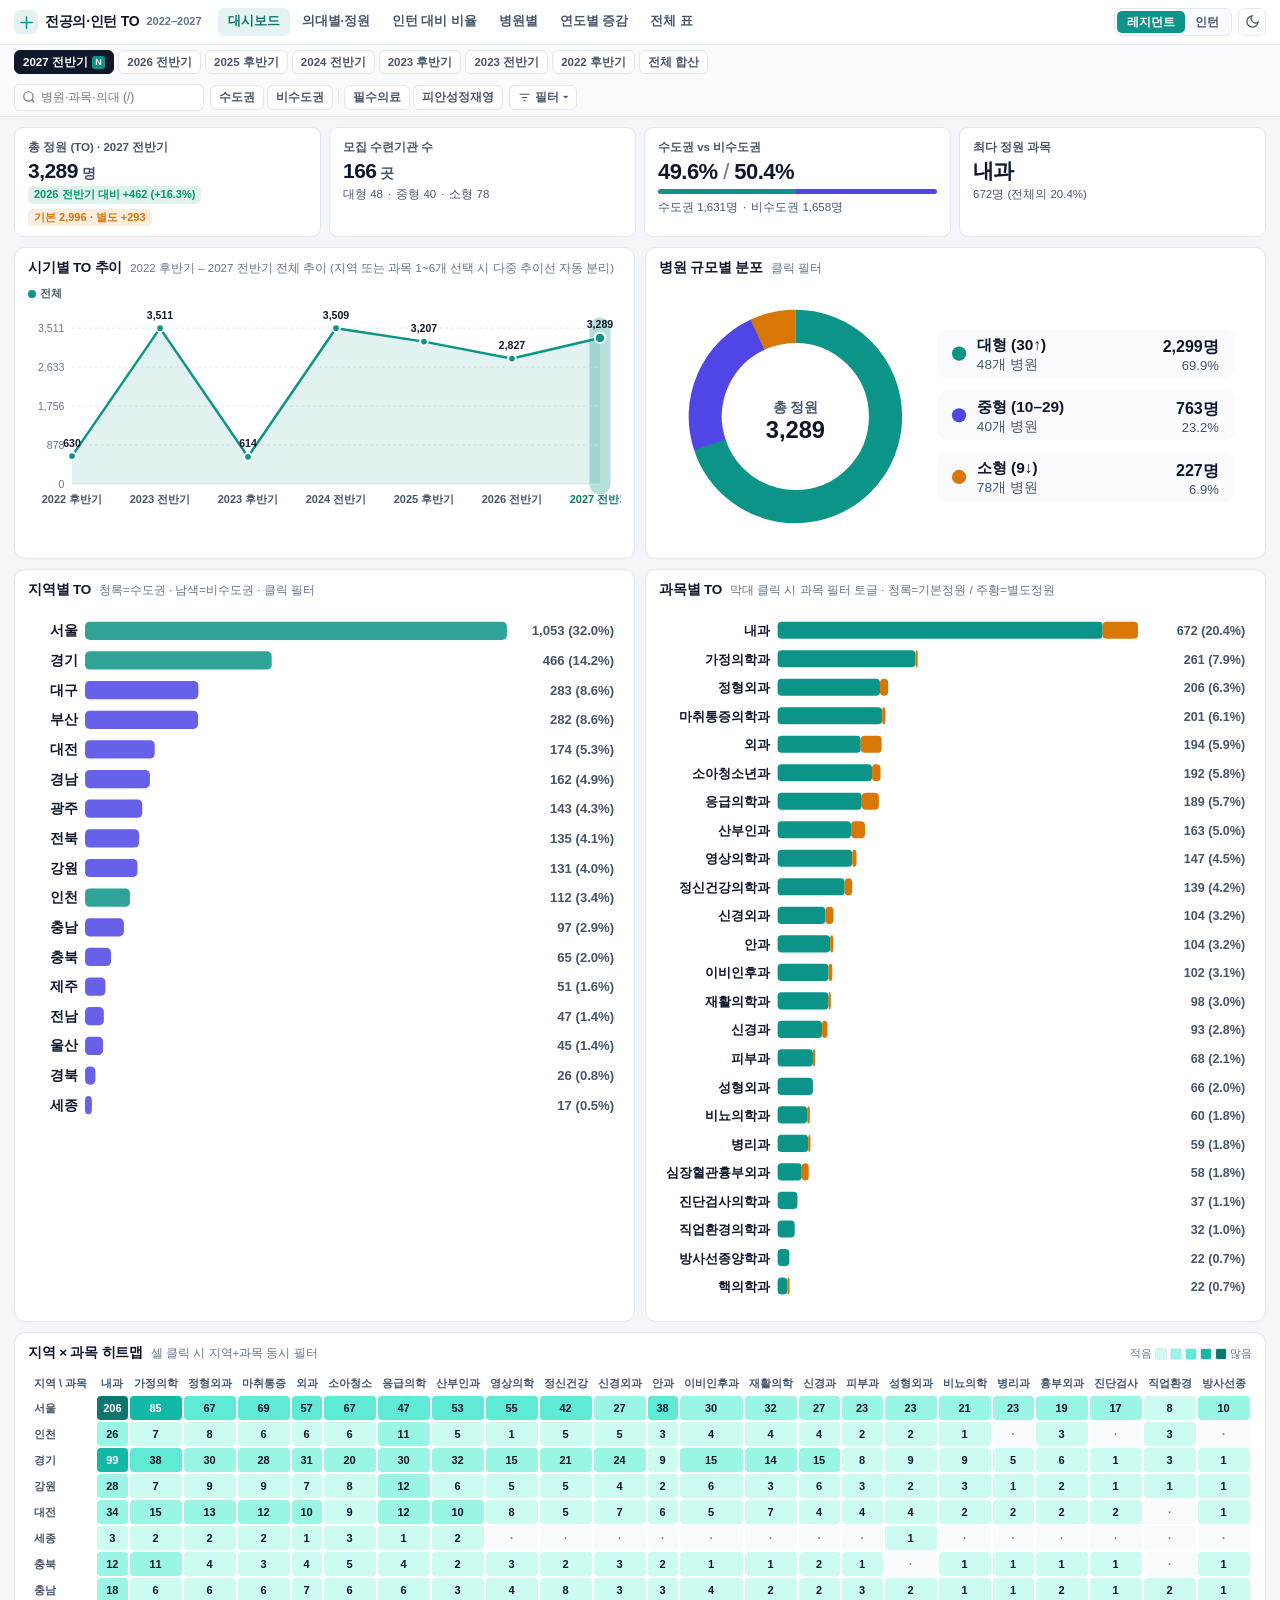
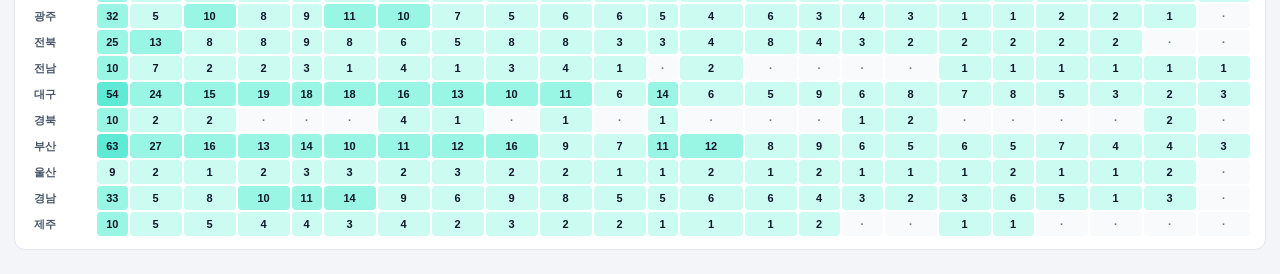
==== index.html @ d4f246f1 "Initial commit: 전공의·인턴 TO 대시보드 (2022–2027)" ====
<!doctype html>
<html lang="ko">
<head>
  <meta charset="utf-8">
  <meta name="viewport" content="width=device-width, initial-scale=1">
  <meta name="color-scheme" content="light dark">
  <script>
    try {
      document.querySelector('meta[name="color-scheme"]').content =
        localStorage.getItem("color-scheme") ?? "light dark";
    } catch (e) {}
  </script>
  <title>전공의·인턴 TO 탐색기 (2022–2027)</title>
  <link rel="stylesheet" href="./styles.css">
</head>
<body>
  <div class="app-shell">
    <!-- Compact Unified Sticky Header -->
    <header class="topbar">
      <div class="topbar-row topbar-row--main">
        <div class="topbar-left">
          <div class="brand">
            <span class="brand-mark" aria-hidden="true">
              <svg viewBox="0 0 24 24" width="15" height="15" fill="none" stroke="currentColor" stroke-width="2.4" stroke-linecap="round" stroke-linejoin="round">
                <path d="M12 3v18M3 12h18"/>
              </svg>
            </span>
            <h1 class="brand-title">전공의·인턴 TO</h1>
            <span class="brand-range" id="dataRangeLabel">2022–2027</span>
          </div>

          <nav class="nav-tabs" role="tablist" aria-label="분석 화면">
            <button type="button" class="nav-tab is-active" role="tab" aria-selected="true" data-tab="overview">대시보드</button>
            <button type="button" class="nav-tab" role="tab" aria-selected="false" data-tab="schools">의대별·정원</button>
            <button type="button" class="nav-tab" role="tab" aria-selected="false" data-tab="ratio">인턴 대비 비율</button>
            <button type="button" class="nav-tab" role="tab" aria-selected="false" data-tab="hospitals">병원별</button>
            <button type="button" class="nav-tab" role="tab" aria-selected="false" data-tab="diff">연도별 증감</button>
            <button type="button" class="nav-tab" role="tab" aria-selected="false" data-tab="table">전체 표</button>
          </nav>
        </div>

        <div class="topbar-actions">
          <div class="segmented" role="group" aria-label="직역 구분">
            <button type="button" class="seg-btn is-active" data-type-switch="resident" aria-pressed="true">레지던트</button>
            <button type="button" class="seg-btn" data-type-switch="intern" aria-pressed="false">인턴</button>
          </div>

          <!-- Two-state Theme Toggle (modern-web-guidance: dark-mode-toggle) -->
          <button type="button" id="themeToggle" class="icon-btn theme-toggle" title="테마 전환">
            <span class="theme-opt theme-opt--to-dark">
              <svg viewBox="0 0 24 24" width="15" height="15" fill="none" stroke="currentColor" stroke-width="2" aria-hidden="true">
                <path d="M21 12.79A9 9 0 1 1 11.21 3 7 7 0 0 0 21 12.79z"/>
              </svg>
              <span class="sr-only">다크 모드로 전환</span>
            </span>
            <span class="theme-opt theme-opt--to-light">
              <svg viewBox="0 0 24 24" width="15" height="15" fill="none" stroke="currentColor" stroke-width="2" aria-hidden="true">
                <circle cx="12" cy="12" r="5"/>
                <path d="M12 1v2M12 21v2M4.22 4.22l1.42 1.42M18.36 18.36l1.42 1.42M1 12h2M21 12h2M4.22 19.78l1.42-1.42M18.36 5.64l1.42-1.42"/>
              </svg>
              <span class="sr-only">라이트 모드로 전환</span>
            </span>
          </button>
        </div>
      </div>

      <!-- Integrated Compact Control Strip: Term + Search + Presets + Filter Drawer -->
      <div class="topbar-row topbar-row--controls">
        <div class="term-pills" id="termPills" role="group" aria-label="모집 시기 선택"></div>

        <div class="controls-right">
          <div class="search-box">
            <svg class="search-icon" viewBox="0 0 24 24" width="14" height="14" fill="none" stroke="currentColor" stroke-width="2" aria-hidden="true">
              <circle cx="11" cy="11" r="8"/><path d="m21 21-4.3-4.3"/>
            </svg>
            <input type="search" id="searchInput" placeholder="병원·과목·의대 (/)" autocomplete="off" aria-label="병원명, 과목, 의대명 검색">
            <button type="button" id="searchClear" class="search-clear" hidden aria-label="검색어 지우기">×</button>
          </div>

          <div class="quick-presets" aria-label="빠른 필터">
            <button type="button" class="pill" data-region-preset="metro">수도권</button>
            <button type="button" class="pill" data-region-preset="nonmetro">비수도권</button>
            <span class="preset-sep" aria-hidden="true"></span>
            <button type="button" class="pill" data-dept-preset="essential">필수의료</button>
            <button type="button" class="pill" data-dept-preset="popular">피안성정재영</button>
          </div>

          <button type="button" id="toggleFilterDrawer" class="pill filter-drawer-btn" aria-expanded="false" aria-controls="filterDrawer">
            <svg viewBox="0 0 24 24" width="13" height="13" fill="none" stroke="currentColor" stroke-width="2.2" aria-hidden="true">
              <path d="M3 6h18M7 12h10M10 18h4"/>
            </svg>
            <span>필터</span>
            <span class="filter-badge" id="filterCountBadge" hidden>0</span>
            <span class="drawer-caret" aria-hidden="true">▾</span>
          </button>
          <button type="button" id="resetFiltersBtn" class="btn-ghost" hidden>초기화</button>
        </div>
      </div>

      <!-- Collapsible Filter Drawer (drops cleanly under header) -->
      <div class="filter-drawer" id="filterDrawer" hidden>
        <div class="filter-drawer-inner">
          <div class="drawer-row drawer-row--meta">
            <div class="filter-group">
              <span class="filter-label">규모</span>
              <div class="pill-group" id="sizePills" role="group" aria-label="병원 규모 필터">
                <button type="button" class="pill is-active" data-size="all">전체</button>
                <button type="button" class="pill" data-size="large">대형 30↑</button>
                <button type="button" class="pill" data-size="medium">중형 10–29</button>
                <button type="button" class="pill" data-size="small">소형 9↓</button>
              </div>
            </div>
            <div class="filter-toggles">
              <label class="toggle-chip"><input type="checkbox" id="hideZeroToggle" checked><span>TO 0 제외</span></label>
              <label class="toggle-chip" id="extraOnlyWrap"><input type="checkbox" id="extraOnlyToggle"><span>별도정원만</span></label>
              <label class="toggle-chip" id="newOnlyWrap"><input type="checkbox" id="newOnlyToggle"><span>2027 신규만</span></label>
            </div>
          </div>

          <div class="drawer-row">
            <div class="chip-row-head">
              <span class="filter-label">지역</span>
              <button type="button" class="preset-btn" data-region-preset="clear">해제</button>
            </div>
            <div class="chip-scroll" id="regionChips" role="group" aria-label="지역 필터"></div>
          </div>

          <div class="drawer-row" id="deptFilterRow">
            <div class="chip-row-head">
              <span class="filter-label">과목</span>
              <button type="button" class="preset-btn" data-dept-preset="clear">해제</button>
            </div>
            <div class="chip-scroll" id="deptChips" role="group" aria-label="과목 필터"></div>
          </div>
        </div>
      </div>

      <!-- Active Filter Tags (only visible when filters are active) -->
      <div class="active-bar" id="activeBar" hidden>
        <div class="active-bar-inner">
          <span class="active-bar-label">필터:</span>
          <div class="active-tags" id="activeTags"></div>
        </div>
      </div>
    </header>

    <!-- Main Dense Workspace -->
    <main class="main-wrap">
      <!-- KPI Strip (Overview / Hospitals / Table) -->
      <section class="kpi-grid" id="kpiGrid" aria-label="핵심 지표"></section>

      <!-- TAB 1: Overview Dashboard -->
      <section class="tab-panel is-active" id="panel-overview" role="tabpanel">
        <div class="chart-grid chart-grid--overview">
          <article class="card card--trend">
            <header class="card-head">
              <div class="card-head-inline">
                <h2 class="card-title">시기별 TO 추이</h2>
                <span class="card-sub" id="trendSub">지역·과목 1~6개 선택 시 다중 추이선</span>
              </div>
              <div class="card-legend" id="trendLegend"></div>
            </header>
            <div class="chart-box" id="chartTrend"></div>
          </article>

          <article class="card card--scale">
            <header class="card-head">
              <div class="card-head-inline">
                <h2 class="card-title">병원 규모별 분포</h2>
                <span class="card-sub">클릭 필터</span>
              </div>
            </header>
            <div class="chart-box" id="chartScale"></div>
          </article>

          <article class="card">
            <header class="card-head">
              <div class="card-head-inline">
                <h2 class="card-title">지역별 TO</h2>
                <span class="card-sub">청록=수도권 · 남색=비수도권 · 클릭 필터</span>
              </div>
            </header>
            <div class="chart-box" id="chartRegion"></div>
          </article>

          <article class="card" id="cardDeptChart">
            <header class="card-head">
              <div class="card-head-inline">
                <h2 class="card-title" id="deptChartTitle">과목별 TO</h2>
                <span class="card-sub" id="deptChartSub">클릭 시 과목 필터</span>
              </div>
            </header>
            <div class="chart-box" id="chartDept"></div>
          </article>

          <article class="card card--full" id="cardHeatmap">
            <header class="card-head">
              <div class="card-head-inline">
                <h2 class="card-title">지역 × 과목 히트맵</h2>
                <span class="card-sub">셀 클릭 시 지역+과목 동시 필터</span>
              </div>
              <div class="heatmap-scale" aria-hidden="true">
                <span>적음</span>
                <span class="hm-swatch hm-1"></span>
                <span class="hm-swatch hm-2"></span>
                <span class="hm-swatch hm-3"></span>
                <span class="hm-swatch hm-4"></span>
                <span class="hm-swatch hm-5"></span>
                <span>많음</span>
              </div>
            </header>
            <div class="heatmap-scroll" id="chartHeatmap"></div>
          </article>
        </div>
      </section>

      <!-- TAB 2: Medical Schools vs University Quota -->
      <section class="tab-panel" id="panel-schools" role="tabpanel" hidden>
        <div class="inline-toolbar">
          <div class="inline-toolbar-left">
            <span class="badge badge--large" id="schoolScopeBadge">2027 전반기 · 전체 레지던트</span>
            <div class="pill-group" id="schoolKindPills" role="group" aria-label="설립 유형">
              <button type="button" class="pill is-active" data-school-kind="all">전체 40개교</button>
              <button type="button" class="pill" data-school-kind="국립">국립 10</button>
              <button type="button" class="pill" data-school-kind="사립">사립 30</button>
            </div>
            <label class="select-wrap">
              <span>비교 기준</span>
              <select id="schoolFromTerm"></select>
            </label>
          </div>
          <div class="inline-toolbar-right">
            <span class="toolbar-hint">기존 의대 정원 3,058명 기준 · 상단 과목 필터 연동</span>
            <button type="button" id="exportSchoolCsvBtn" class="btn-primary btn-sm">CSV</button>
          </div>
        </div>

        <div class="kpi-grid kpi-grid--compact" id="schoolKpiGrid"></div>

        <div class="chart-grid chart-grid--2">
          <article class="card">
            <header class="card-head">
              <div class="card-head-inline">
                <h2 class="card-title" id="schoolBarTitle">의대 정원 대비 TO 비율 (%)</h2>
                <span class="card-sub">청록=사립 · 남색=국립 · 클릭 시 상세</span>
              </div>
            </header>
            <div class="chart-box" id="chartSchoolBar"></div>
          </article>

          <article class="card">
            <header class="card-head">
              <div class="card-head-inline">
                <h2 class="card-title" id="schoolScatterTitle">의대 정원 × 부속병원 TO</h2>
                <span class="card-sub">등비율선 위쪽일수록 자교 TO 여유</span>
              </div>
            </header>
            <div class="chart-box" id="chartSchoolScatter"></div>
          </article>

          <article class="card card--full table-card">
            <header class="card-head table-head-bar">
              <div class="card-head-inline">
                <h2 class="card-title" id="schoolTableTitle">40개 의과대학 정원 vs 부속·협력병원 TO</h2>
                <span class="card-sub" id="schoolTableSub">의대명 클릭 시 병원별 기여도·과목별 비율 상세</span>
              </div>
            </header>
            <div class="table-scroll" role="region" aria-labelledby="schoolTableTitle" tabindex="0">
              <table id="school-table" class="data-table">
                <caption class="sr-only">전국 40개 의과대학 정원 대비 부속·협력병원 레지던트 및 인턴 TO 비교 표</caption>
                <thead>
                  <tr>
                    <th scope="col" data-type="text"><button type="button" commandfor="school-table" command="--sort">의과대학<span class="sort-icon" aria-hidden="true"></span></button></th>
                    <th scope="col" data-type="text"><button type="button" commandfor="school-table" command="--sort">구분<span class="sort-icon" aria-hidden="true"></span></button></th>
                    <th scope="col" data-type="number" class="num-col"><button type="button" commandfor="school-table" command="--sort">의대 정원<span class="sort-icon" aria-hidden="true"></span></button></th>
                    <th scope="col" data-type="number" class="num-col"><button type="button" commandfor="school-table" command="--sort">부속 인턴<span class="sort-icon" aria-hidden="true"></span></button></th>
                    <th scope="col" data-type="number" class="num-col"><button type="button" commandfor="school-table" command="--sort">부속 과목 TO<span class="sort-icon" aria-hidden="true"></span></button></th>
                    <th scope="col" data-type="number" class="num-col" aria-sort="descending"><button type="button" commandfor="school-table" command="--sort">정원 대비<span class="sort-icon" aria-hidden="true"></span></button></th>
                    <th scope="col" data-type="number" class="num-col"><button type="button" commandfor="school-table" command="--sort">기준 대비(%p)<span class="sort-icon" aria-hidden="true"></span></button></th>
                    <th scope="col">소속 수련병원</th>
                    <th scope="col">추이 (23–27)</th>
                  </tr>
                </thead>
                <tbody id="schoolTableBody"></tbody>
              </table>
            </div>
            <div id="schoolSortStatus" class="sr-only" role="status"></div>
          </article>
        </div>
      </section>

      <!-- TAB 3: Intern-to-Specialty Ratio -->
      <section class="tab-panel" id="panel-ratio" role="tabpanel" hidden>
        <div class="inline-toolbar">
          <div class="inline-toolbar-left">
            <span class="badge badge--large" id="ratioScopeBadge">2027 전반기 · 전체 레지던트</span>
            <label class="select-wrap">
              <span>비교 기준</span>
              <select id="ratioFromTerm"></select>
            </label>
            <label class="select-wrap">
              <span>최소 인턴</span>
              <select id="ratioMinIntern">
                <option value="1">1명↑</option>
                <option value="10" selected>10명↑</option>
                <option value="20">20명↑</option>
                <option value="30">30명↑</option>
              </select>
            </label>
            <label class="toggle-chip">
              <input type="checkbox" id="ratioHideZeroDept" checked>
              <span>과목 TO 0 제외</span>
            </label>
          </div>
          <div class="inline-toolbar-right">
            <span class="toolbar-hint">비율 = 과목 TO ÷ 인턴 TO × 100 · 상단 시기·과목 연동</span>
            <button type="button" id="exportRatioCsvBtn" class="btn-primary btn-sm">CSV</button>
          </div>
        </div>

        <div class="kpi-grid kpi-grid--compact" id="ratioKpiGrid"></div>

        <div class="chart-grid chart-grid--2">
          <article class="card">
            <header class="card-head">
              <div class="card-head-inline">
                <h2 class="card-title" id="ratioBarTitle">병원별 인턴 대비 비율 TOP 20</h2>
                <span class="card-sub">막대=현재 · 점=비교 기준 · 클릭 시 상세</span>
              </div>
            </header>
            <div class="chart-box" id="chartRatioBar"></div>
          </article>

          <article class="card">
            <header class="card-head">
              <div class="card-head-inline">
                <h2 class="card-title" id="ratioScatterTitle">인턴 TO × 과목 TO 분포</h2>
                <span class="card-sub">등비율선 위쪽일수록 인턴 대비 비율 높음</span>
              </div>
            </header>
            <div class="chart-box" id="chartRatioScatter"></div>
          </article>

          <article class="card card--full table-card">
            <header class="card-head table-head-bar">
              <div class="card-head-inline">
                <h2 class="card-title" id="ratioTableTitle">병원별 인턴 대비 과목 비율 & 연도별 변화</h2>
                <span class="card-sub" id="ratioTableSub">총 0개 기관</span>
              </div>
            </header>
            <div class="table-scroll" role="region" aria-labelledby="ratioTableTitle" tabindex="0">
              <table id="ratio-table" class="data-table">
                <caption class="sr-only">병원별 인턴 TO 대비 특정 과목 비율 및 연도별 변화율 표</caption>
                <thead>
                  <tr>
                    <th scope="col" data-type="text"><button type="button" commandfor="ratio-table" command="--sort">지역<span class="sort-icon" aria-hidden="true"></span></button></th>
                    <th scope="col" data-type="text"><button type="button" commandfor="ratio-table" command="--sort">병원명<span class="sort-icon" aria-hidden="true"></span></button></th>
                    <th scope="col" data-type="number" class="num-col"><button type="button" commandfor="ratio-table" command="--sort">인턴 TO<span class="sort-icon" aria-hidden="true"></span></button></th>
                    <th scope="col" data-type="number" class="num-col"><button type="button" commandfor="ratio-table" command="--sort">과목 TO<span class="sort-icon" aria-hidden="true"></span></button></th>
                    <th scope="col" data-type="number" class="num-col" aria-sort="descending"><button type="button" commandfor="ratio-table" command="--sort">현재 비율<span class="sort-icon" aria-hidden="true"></span></button></th>
                    <th scope="col" data-type="number" class="num-col"><button type="button" commandfor="ratio-table" command="--sort">기준 비율<span class="sort-icon" aria-hidden="true"></span></button></th>
                    <th scope="col" data-type="number" class="num-col"><button type="button" commandfor="ratio-table" command="--sort">변화폭(%p)<span class="sort-icon" aria-hidden="true"></span></button></th>
                    <th scope="col" data-type="number" class="num-col"><button type="button" commandfor="ratio-table" command="--sort">변화율(%)<span class="sort-icon" aria-hidden="true"></span></button></th>
                    <th scope="col">추이 (23–27)</th>
                  </tr>
                </thead>
                <tbody id="ratioTableBody"></tbody>
              </table>
            </div>
            <div id="ratioSortStatus" class="sr-only" role="status"></div>
          </article>
        </div>
      </section>

      <!-- TAB 4: Hospital Explorer -->
      <section class="tab-panel" id="panel-hospitals" role="tabpanel" hidden>
        <div class="inline-toolbar">
          <div class="inline-toolbar-left">
            <h2 class="section-heading" id="hospitalCountHeading">병원 순위</h2>
            <span class="toolbar-hint">클릭 시 추이·상세 · 체크박스로 최대 4개 비교</span>
          </div>
          <div class="inline-toolbar-right">
            <label class="select-wrap">
              <span>정렬</span>
              <select id="hospitalSort">
                <option value="to_desc">TO 많은 순</option>
                <option value="to_asc">TO 적은 순</option>
                <option value="delta_desc">전반기 대비 증가 순</option>
                <option value="depts_desc">개설 과목 많은 순</option>
                <option value="name_asc">병원명 가나다 순</option>
              </select>
            </label>
            <button type="button" id="openCompareBtn" class="btn-primary btn-sm" disabled>비교 (<span id="compareCount">0</span>/4)</button>
          </div>
        </div>
        <div class="hospital-grid" id="hospitalGrid"></div>
      </section>

      <!-- TAB 5: YoY Diff & 2027 Analysis -->
      <section class="tab-panel" id="panel-diff" role="tabpanel" hidden>
        <div class="inline-toolbar">
          <div class="inline-toolbar-left">
            <label class="select-wrap"><span>기준</span><select id="diffFrom"></select></label>
            <span class="diff-arrow" aria-hidden="true">→</span>
            <label class="select-wrap"><span>비교</span><select id="diffTo"></select></label>
          </div>
          <div class="inline-toolbar-right">
            <span class="toolbar-hint">2027 PDF는 가톨릭·고려대 산하 병원이 개별 분리 공시</span>
          </div>
        </div>

        <div class="kpi-grid kpi-grid--compact" id="diffKpiGrid"></div>

        <div class="chart-grid chart-grid--2">
          <article class="card">
            <header class="card-head">
              <div class="card-head-inline">
                <h2 class="card-title">지역별 증감</h2>
                <span class="card-sub">순증감 (명)</span>
              </div>
            </header>
            <div class="chart-box" id="chartDiffRegion"></div>
          </article>

          <article class="card" id="cardDiffDept">
            <header class="card-head">
              <div class="card-head-inline">
                <h2 class="card-title">과목별 증감</h2>
                <span class="card-sub">순증감 (명)</span>
              </div>
            </header>
            <div class="chart-box" id="chartDiffDept"></div>
          </article>

          <article class="card card--full">
            <header class="card-head">
              <div class="card-head-inline">
                <h2 class="card-title">2027 정원 특이사항</h2>
                <span class="card-sub">별도정원(b) · 감원(c) · 2027년 신규</span>
              </div>
            </header>
            <div class="special-2027-grid" id="special2027Grid"></div>
          </article>
        </div>
      </section>

      <!-- TAB 6: Full Sortable Data Table -->
      <section class="tab-panel" id="panel-table" role="tabpanel" hidden>
        <div class="card table-card">
          <header class="card-head table-head-bar">
            <div class="card-head-inline">
              <h2 class="card-title" id="tableCaptionTitle">전체 데이터 표</h2>
              <span class="card-sub" id="tableCountSub">총 0건</span>
            </div>
            <div class="table-actions">
              <button type="button" id="exportCsvBtn" class="btn-primary btn-sm">CSV 내려받기</button>
            </div>
          </header>

          <div class="table-scroll" role="region" aria-labelledby="tableCaptionTitle" tabindex="0">
            <table id="data-table" class="data-table">
              <caption class="sr-only">필터링된 전공의·인턴 정원(TO) 데이터 표</caption>
              <thead>
                <tr>
                  <th scope="col" data-type="text"><button type="button" commandfor="data-table" command="--sort">시기<span class="sort-icon" aria-hidden="true"></span></button></th>
                  <th scope="col" data-type="text"><button type="button" commandfor="data-table" command="--sort">지역<span class="sort-icon" aria-hidden="true"></span></button></th>
                  <th scope="col" data-type="text"><button type="button" commandfor="data-table" command="--sort">병원명<span class="sort-icon" aria-hidden="true"></span></button></th>
                  <th scope="col" data-type="text" class="col-dept"><button type="button" commandfor="data-table" command="--sort">과목<span class="sort-icon" aria-hidden="true"></span></button></th>
                  <th scope="col" data-type="number" class="num-col" aria-sort="descending"><button type="button" commandfor="data-table" command="--sort">최종 TO<span class="sort-icon" aria-hidden="true"></span></button></th>
                  <th scope="col" data-type="number" class="num-col col-breakdown"><button type="button" commandfor="data-table" command="--sort">기본<span class="sort-icon" aria-hidden="true"></span></button></th>
                  <th scope="col" data-type="number" class="num-col col-breakdown"><button type="button" commandfor="data-table" command="--sort">별도<span class="sort-icon" aria-hidden="true"></span></button></th>
                  <th scope="col" data-type="number" class="num-col col-breakdown"><button type="button" commandfor="data-table" command="--sort">감원<span class="sort-icon" aria-hidden="true"></span></button></th>
                  <th scope="col" data-type="text"><button type="button" commandfor="data-table" command="--sort">비고<span class="sort-icon" aria-hidden="true"></span></button></th>
                </tr>
              </thead>
              <tbody id="dataTableBody"></tbody>
            </table>
          </div>
          <div class="table-footer" id="tableFooter"></div>
          <div id="tableSortStatus" class="sr-only" role="status"></div>
        </div>
      </section>
    </main>
  </div>

  <!-- Shared Floating Tooltip -->
  <div id="chartTooltip" class="chart-tooltip" hidden role="tooltip"></div>

  <!-- Medical School Detail Modal -->
  <dialog id="schoolDialog" class="modal-dialog modal-dialog--wide" closedby="any" aria-labelledby="schoolDialogTitle">
    <div class="modal-shell">
      <header class="modal-head">
        <div>
          <div class="modal-badges" id="schoolDialogBadges"></div>
          <h2 id="schoolDialogTitle" class="modal-title">의과대학 상세</h2>
        </div>
        <form method="dialog"><button type="submit" class="modal-close" aria-label="닫기">×</button></form>
      </header>
      <div class="modal-body" id="schoolDialogBody"></div>
    </div>
  </dialog>

  <!-- Hospital Detail Modal -->
  <dialog id="hospitalDialog" class="modal-dialog" closedby="any" aria-labelledby="hospitalDialogTitle">
    <div class="modal-shell">
      <header class="modal-head">
        <div>
          <div class="modal-badges" id="hospitalDialogBadges"></div>
          <h2 id="hospitalDialogTitle" class="modal-title">병원 상세</h2>
        </div>
        <form method="dialog"><button type="submit" class="modal-close" aria-label="닫기">×</button></form>
      </header>
      <div class="modal-body" id="hospitalDialogBody"></div>
    </div>
  </dialog>

  <!-- Hospital Compare Modal -->
  <dialog id="compareDialog" class="modal-dialog modal-dialog--wide" closedby="any" aria-labelledby="compareDialogTitle">
    <div class="modal-shell">
      <header class="modal-head">
        <div>
          <h2 id="compareDialogTitle" class="modal-title">병원 TO 비교</h2>
          <p class="card-sub" id="compareDialogSub"></p>
        </div>
        <form method="dialog"><button type="submit" class="modal-close" aria-label="닫기">×</button></form>
      </header>
      <div class="modal-body" id="compareDialogBody"></div>
    </div>
  </dialog>

  <script src="./data.js"></script>
  <script src="./app.js"></script>
</body>
</html>
---- styles.css ----
/* ==========================================================================
   전공의·인턴 TO 탐색기 — High-Density Clinical Analytics Workbench
   ========================================================================== */

:root {
  color-scheme: light dark;

  &:has(> head > meta[name="color-scheme"][content="dark"]) {
    color-scheme: dark;
  }
  &:has(> head > meta[name="color-scheme"][content="light"]) {
    color-scheme: light;
  }

  --bg: light-dark(#f3f5f8, #0b0f14);
  --surface: light-dark(#ffffff, #121821);
  --surface-subtle: light-dark(#f8fafc, #171f2b);
  --surface-hover: light-dark(#eef2f6, #1d2736);
  --border: light-dark(#e2e8f0, #232e3f);
  --border-strong: light-dark(#cbd5e1, #34445b);

  --ink: light-dark(#0f172a, #f1f5f9);
  --ink-2: light-dark(#475569, #94a3b8);
  --ink-3: light-dark(#64748b, #64748b);

  --accent: light-dark(#0d9488, #2dd4bf);
  --accent-strong: light-dark(#0f766e, #5eead4);
  --accent-soft: light-dark(rgba(13, 148, 136, 0.11), rgba(45, 212, 191, 0.14));
  --accent-ink: light-dark(#ffffff, #042f2e);

  --indigo: light-dark(#4f46e5, #818cf8);
  --indigo-soft: light-dark(rgba(79, 70, 229, 0.10), rgba(129, 140, 248, 0.15));

  --amber: light-dark(#d97706, #fbbf24);
  --amber-soft: light-dark(rgba(217, 119, 6, 0.12), rgba(251, 191, 36, 0.15));

  --rose: light-dark(#e11d48, #fb7185);
  --rose-soft: light-dark(rgba(225, 29, 72, 0.11), rgba(251, 113, 133, 0.15));

  --emerald: light-dark(#059669, #34d399);
  --emerald-soft: light-dark(rgba(5, 150, 105, 0.12), rgba(52, 211, 153, 0.16));

  --hm-0: light-dark(#f8fafc, #151c26);
  --hm-1: light-dark(#ccfbf1, #133836);
  --hm-2: light-dark(#99f6e4, #145652);
  --hm-3: light-dark(#5eead4, #147a73);
  --hm-4: light-dark(#14b8a6, #0ea59a);
  --hm-5: light-dark(#0f766e, #2dd4bf);
  --hm-5-ink: light-dark(#ffffff, #042f2e);

  --r-sm: 6px;
  --r-md: 9px;
  --r-lg: 11px;
  --shadow-sm: light-dark(0 1px 2px rgba(15, 23, 42, 0.04), 0 1px 2px rgba(0, 0, 0, 0.3));
  --shadow-md: light-dark(0 6px 18px rgba(15, 23, 42, 0.08), 0 8px 24px rgba(0, 0, 0, 0.45));
  --shadow-lg: light-dark(0 18px 44px rgba(15, 23, 42, 0.18), 0 22px 54px rgba(0, 0, 0, 0.65));

  --font-sans: "Pretendard Variable", "Pretendard", -apple-system, BlinkMacSystemFont, "Apple SD Gothic Neo", "Noto Sans KR", "Segoe UI", sans-serif;
  --font-mono: ui-monospace, SFMono-Regular, Menlo, Monaco, Consolas, monospace;
}

*, *::before, *::after { box-sizing: border-box; }
[hidden] { display: none !important; }

html, body {
  margin: 0;
  padding: 0;
  background: var(--bg);
  color: var(--ink);
  font-family: var(--font-sans);
  font-size: 13px;
  line-height: 1.4;
  -webkit-font-smoothing: antialiased;
}

button, input, select { font: inherit; color: inherit; }
button { cursor: pointer; }
button:focus-visible, input:focus-visible, select:focus-visible, [tabindex="0"]:focus-visible {
  outline: 2px solid var(--accent);
  outline-offset: 1px;
}

.sr-only {
  position: absolute;
  width: 1px;
  height: 1px;
  padding: 0;
  margin: -1px;
  overflow: hidden;
  clip-path: inset(50%);
  white-space: nowrap;
  border: 0;
}

.num, .num-col, .kpi-val, .delta-pill, .hosp-to-num {
  font-variant-numeric: tabular-nums;
}

/* Theme toggle icons (CSS-only) */
.theme-opt { display: none; align-items: center; justify-content: center; }
.theme-opt--to-dark { display: inline-flex; }
.theme-opt--to-light { display: none; }
@media (prefers-color-scheme: dark) {
  :root:not(:has(> head > meta[name="color-scheme"][content="light"])) .theme-opt--to-dark { display: none; }
  :root:not(:has(> head > meta[name="color-scheme"][content="light"])) .theme-opt--to-light { display: inline-flex; }
}
:root:has(> head > meta[name="color-scheme"][content="dark"]) .theme-opt--to-dark { display: none; }
:root:has(> head > meta[name="color-scheme"][content="dark"]) .theme-opt--to-light { display: inline-flex; }

/* ==========================================================================
   Compact Unified Sticky Header
   ========================================================================== */
.app-shell {
  min-height: 100dvh;
  display: flex;
  flex-direction: column;
}

.topbar {
  position: sticky;
  top: 0;
  z-index: 40;
  background: color-mix(in srgb, var(--surface) 92%, transparent);
  backdrop-filter: blur(12px);
  border-bottom: 1px solid var(--border);
}

.topbar-row,
.filter-drawer-inner,
.active-bar-inner,
.main-wrap {
  max-width: 1560px;
  margin: 0 auto;
  padding-inline: 14px;
}

.topbar-row--main {
  display: flex;
  align-items: center;
  justify-content: space-between;
  gap: 12px;
  min-height: 44px;
  padding-block: 5px;
}

.topbar-left {
  display: flex;
  align-items: center;
  gap: 16px;
  min-width: 0;
  overflow-x: auto;
}

.brand {
  display: flex;
  align-items: center;
  gap: 7px;
  flex-shrink: 0;
}

.brand-mark {
  width: 24px;
  height: 24px;
  border-radius: 6px;
  background: var(--accent-soft);
  color: var(--accent);
  display: grid;
  place-items: center;
}

.brand-title {
  margin: 0;
  font-size: 14px;
  font-weight: 800;
  letter-spacing: -0.02em;
  white-space: nowrap;
}

.brand-range {
  font-size: 11px;
  color: var(--ink-3);
  font-weight: 600;
  white-space: nowrap;
  display: none;
}

@media (min-width: 1200px) {
  .brand-range { display: inline; }
}

.nav-tabs {
  display: flex;
  align-items: center;
  gap: 2px;
}

.nav-tab {
  border: 0;
  background: transparent;
  padding: 5px 10px;
  border-radius: 6px;
  font-size: 12.5px;
  font-weight: 650;
  color: var(--ink-2);
  white-space: nowrap;
  transition: background 0.12s, color 0.12s;
}

.nav-tab:hover { background: var(--surface-hover); color: var(--ink); }
.nav-tab.is-active {
  background: var(--accent-soft);
  color: var(--accent-strong);
}

.topbar-actions {
  display: flex;
  align-items: center;
  gap: 6px;
  flex-shrink: 0;
}

.segmented {
  display: inline-flex;
  padding: 2px;
  border-radius: 7px;
  background: var(--surface-subtle);
  border: 1px solid var(--border);
}

.seg-btn {
  border: 0;
  background: transparent;
  padding: 3px 10px;
  border-radius: 5px;
  font-size: 12px;
  font-weight: 650;
  color: var(--ink-2);
}

.seg-btn:hover { color: var(--ink); }
.seg-btn.is-active {
  background: var(--accent);
  color: var(--accent-ink);
}

.icon-btn {
  width: 28px;
  height: 28px;
  border-radius: 7px;
  border: 1px solid var(--border);
  background: var(--surface);
  color: var(--ink-2);
  display: inline-flex;
  align-items: center;
  justify-content: center;
}
.icon-btn:hover { background: var(--surface-hover); color: var(--ink); }

/* Second slim strip: Term pills + Search + Quick Presets + Filter Drawer */
.topbar-row--controls {
  display: flex;
  align-items: center;
  justify-content: space-between;
  gap: 10px;
  flex-wrap: wrap;
  padding-block: 5px;
  border-top: 1px solid var(--border);
  background: var(--surface-subtle);
}

.term-pills {
  display: flex;
  align-items: center;
  gap: 4px;
  overflow-x: auto;
}

.term-pill {
  border: 1px solid var(--border);
  background: var(--surface);
  color: var(--ink-2);
  padding: 3px 8px;
  border-radius: 6px;
  font-size: 11.5px;
  font-weight: 650;
  white-space: nowrap;
}
.term-pill:hover { border-color: var(--accent); color: var(--ink); }
.term-pill.is-active {
  background: var(--ink);
  color: var(--surface);
  border-color: var(--ink);
}
.term-pill--latest::after {
  content: "N";
  display: inline-block;
  margin-left: 4px;
  padding: 0 3.5px;
  font-size: 9px;
  font-weight: 800;
  border-radius: 3px;
  background: var(--accent);
  color: var(--accent-ink);
  vertical-align: 1px;
}

.controls-right {
  display: flex;
  align-items: center;
  gap: 6px;
  flex-wrap: wrap;
}

.search-box {
  position: relative;
  width: 190px;
}

.search-icon {
  position: absolute;
  left: 8px;
  top: 50%;
  transform: translateY(-50%);
  color: var(--ink-3);
  pointer-events: none;
}

.search-box input {
  width: 100%;
  padding: 4px 24px 4px 26px;
  border-radius: 6px;
  border: 1px solid var(--border);
  background: var(--surface);
  font-size: 12px;
}
.search-box input:focus { border-color: var(--accent); }

.search-clear {
  position: absolute;
  right: 5px;
  top: 50%;
  transform: translateY(-50%);
  width: 16px;
  height: 16px;
  border: 0;
  border-radius: 50%;
  background: var(--surface-hover);
  color: var(--ink-2);
  font-size: 12px;
  line-height: 1;
  display: grid;
  place-items: center;
}

.quick-presets {
  display: flex;
  align-items: center;
  gap: 3px;
}

.preset-sep {
  width: 1px;
  height: 14px;
  background: var(--border);
  margin-inline: 2px;
}

.pill-group { display: inline-flex; gap: 3px; flex-wrap: wrap; }

.pill {
  border: 1px solid var(--border);
  background: var(--surface);
  color: var(--ink-2);
  padding: 3px 8px;
  border-radius: 6px;
  font-size: 11.5px;
  font-weight: 650;
  white-space: nowrap;
}
.pill:hover { border-color: var(--border-strong); color: var(--ink); }
.pill.is-active {
  background: var(--accent-soft);
  border-color: var(--accent);
  color: var(--accent-strong);
}

.filter-drawer-btn {
  display: inline-flex;
  align-items: center;
  gap: 4px;
}
.filter-drawer-btn[aria-expanded="true"] {
  background: var(--accent-soft);
  border-color: var(--accent);
  color: var(--accent-strong);
}
.filter-drawer-btn[aria-expanded="true"] .drawer-caret { transform: rotate(180deg); }
.drawer-caret { display: inline-block; font-size: 10px; transition: transform 0.12s; }

.filter-badge {
  display: inline-grid;
  place-items: center;
  min-width: 15px;
  height: 15px;
  padding: 0 4px;
  border-radius: 999px;
  background: var(--accent);
  color: var(--accent-ink);
  font-size: 10px;
  font-weight: 800;
}

.btn-ghost {
  border: 1px solid var(--border);
  background: transparent;
  color: var(--rose);
  padding: 3px 8px;
  border-radius: 6px;
  font-size: 11.5px;
  font-weight: 650;
}
.btn-ghost:hover { background: var(--rose-soft); border-color: var(--rose); }

.btn-primary {
  display: inline-flex;
  align-items: center;
  gap: 5px;
  border: 0;
  background: var(--accent);
  color: var(--accent-ink);
  padding: 5px 11px;
  border-radius: 7px;
  font-size: 12px;
  font-weight: 700;
}
.btn-primary:hover:not(:disabled) { opacity: 0.92; }
.btn-primary:disabled { opacity: 0.4; cursor: not-allowed; }
.btn-sm { padding: 4px 10px; font-size: 11.5px; }

/* Collapsible Filter Drawer */
.filter-drawer {
  border-top: 1px solid var(--border);
  background: var(--surface);
  box-shadow: var(--shadow-md);
}
.filter-drawer-inner {
  padding-block: 9px;
  display: flex;
  flex-direction: column;
  gap: 7px;
}
.drawer-row {
  display: flex;
  align-items: flex-start;
  gap: 10px;
}
.drawer-row--meta {
  align-items: center;
  justify-content: space-between;
  flex-wrap: wrap;
}
.filter-group { display: flex; align-items: center; gap: 6px; flex-wrap: wrap; }
.filter-toggles { display: flex; align-items: center; gap: 6px; flex-wrap: wrap; }
.filter-label { font-size: 11.5px; font-weight: 750; color: var(--ink-2); min-width: 28px; }

.chip-row-head {
  display: flex;
  align-items: center;
  gap: 5px;
  flex-shrink: 0;
  padding-top: 2px;
}
.preset-btn {
  border: 1px solid var(--border);
  background: var(--surface-subtle);
  color: var(--ink-2);
  padding: 1px 6px;
  border-radius: 4px;
  font-size: 10.5px;
  font-weight: 650;
}
.preset-btn:hover { border-color: var(--accent); color: var(--accent-strong); }

.chip-scroll {
  display: flex;
  flex-wrap: wrap;
  gap: 4px;
}
.chip {
  border: 1px solid var(--border);
  background: var(--surface);
  color: var(--ink-2);
  padding: 2px 7px;
  border-radius: 5px;
  font-size: 11.5px;
  font-weight: 600;
}
.chip:hover { border-color: var(--accent); color: var(--ink); }
.chip.is-active {
  background: var(--accent);
  border-color: var(--accent);
  color: var(--accent-ink);
}

.toggle-chip {
  display: inline-flex;
  align-items: center;
  gap: 4px;
  padding: 3px 8px;
  border-radius: 6px;
  border: 1px solid var(--border);
  background: var(--surface);
  font-size: 11.5px;
  font-weight: 600;
  color: var(--ink-2);
  cursor: pointer;
  user-select: none;
}
.toggle-chip input { accent-color: var(--accent); margin: 0; }
.toggle-chip:has(input:checked) {
  border-color: var(--accent);
  background: var(--accent-soft);
  color: var(--accent-strong);
}

/* Active Filter Bar */
.active-bar {
  border-top: 1px solid var(--border);
  background: var(--surface);
}
.active-bar-inner {
  padding-block: 4px;
  display: flex;
  align-items: center;
  gap: 6px;
  flex-wrap: wrap;
  font-size: 11.5px;
}
.active-bar-label { color: var(--ink-3); font-weight: 700; }
.active-tags { display: flex; flex-wrap: wrap; gap: 4px; }
.active-tag {
  display: inline-flex;
  align-items: center;
  gap: 3px;
  padding: 1px 7px;
  border-radius: 5px;
  background: var(--accent-soft);
  color: var(--accent-strong);
  font-weight: 650;
}
.active-tag-remove {
  border: 0;
  background: transparent;
  color: inherit;
  font-size: 12px;
  line-height: 1;
  padding: 0 0 0 2px;
  opacity: 0.7;
}
.active-tag-remove:hover { opacity: 1; }

/* ==========================================================================
   Main Dense Workspace
   ========================================================================== */
.main-wrap {
  flex: 1;
  width: 100%;
  padding-block: 10px 24px;
  display: flex;
  flex-direction: column;
  gap: 10px;
}

/* Inline Toolbar (no bloated box!) */
.inline-toolbar {
  display: flex;
  align-items: center;
  justify-content: space-between;
  gap: 10px;
  flex-wrap: wrap;
  padding-block: 2px;
}
.inline-toolbar-left,
.inline-toolbar-right {
  display: flex;
  align-items: center;
  gap: 8px;
  flex-wrap: wrap;
}
.toolbar-hint {
  font-size: 11.5px;
  color: var(--ink-3);
}
.section-heading { margin: 0; font-size: 14.5px; font-weight: 750; }
.select-wrap {
  display: inline-flex;
  align-items: center;
  gap: 5px;
  font-size: 11.5px;
  font-weight: 650;
  color: var(--ink-2);
}
.select-wrap select {
  padding: 3px 7px;
  border-radius: 6px;
  border: 1px solid var(--border);
  background: var(--surface);
  color: var(--ink);
  font-size: 12px;
  font-weight: 600;
}
.diff-arrow { font-weight: 800; color: var(--accent); font-size: 13px; }

/* ==========================================================================
   Compact KPI Strip
   ========================================================================== */
.kpi-grid,
.kpi-grid--compact {
  display: grid;
  grid-template-columns: repeat(4, minmax(0, 1fr));
  gap: 8px;
}

.kpi-card {
  background: var(--surface);
  border: 1px solid var(--border);
  border-radius: var(--r-md);
  padding: 10px 13px;
  box-shadow: var(--shadow-sm);
  display: flex;
  flex-direction: column;
  gap: 3px;
}

.kpi-label {
  font-size: 11.5px;
  font-weight: 650;
  color: var(--ink-2);
}

.kpi-val {
  font-size: 21px;
  font-weight: 800;
  letter-spacing: -0.025em;
  line-height: 1.15;
}

.kpi-meta {
  font-size: 11.5px;
  color: var(--ink-2);
  display: flex;
  align-items: center;
  gap: 5px;
  flex-wrap: wrap;
}

.delta-pill {
  display: inline-flex;
  align-items: center;
  padding: 1px 6px;
  border-radius: 5px;
  font-size: 11px;
  font-weight: 700;
}
.delta-pill--up { background: var(--emerald-soft); color: var(--emerald); }
.delta-pill--down { background: var(--rose-soft); color: var(--rose); }
.delta-pill--flat { background: var(--surface-subtle); color: var(--ink-2); }
.delta-pill--amber { background: var(--amber-soft); color: var(--amber); }

.split-bar {
  width: 100%;
  height: 5px;
  border-radius: 999px;
  overflow: hidden;
  background: var(--surface-subtle);
  display: flex;
  margin-block: 2px;
}
.split-bar-a { background: var(--accent); }
.split-bar-b { background: var(--indigo); }

/* ==========================================================================
   Tight Analytical Cards & Grid
   ========================================================================== */
.tab-panel {
  display: flex;
  flex-direction: column;
  gap: 10px;
}

.chart-grid {
  display: grid;
  gap: 10px;
}
.chart-grid--2 {
  grid-template-columns: repeat(2, minmax(0, 1fr));
}
.chart-grid--overview {
  grid-template-columns: repeat(2, minmax(0, 1fr));
}

.card {
  background: var(--surface);
  border: 1px solid var(--border);
  border-radius: var(--r-lg);
  padding: 11px 13px;
  box-shadow: var(--shadow-sm);
  display: flex;
  flex-direction: column;
  gap: 8px;
  min-width: 0;
}
.card--full { grid-column: 1 / -1; }

.card-head {
  display: flex;
  align-items: center;
  justify-content: space-between;
  gap: 8px;
  flex-wrap: wrap;
}

.card-head-inline {
  display: flex;
  align-items: baseline;
  gap: 8px;
  flex-wrap: wrap;
}

.card-title {
  margin: 0;
  font-size: 13.5px;
  font-weight: 750;
  letter-spacing: -0.015em;
}

.card-sub {
  margin: 0;
  font-size: 11.5px;
  color: var(--ink-3);
}

.card-legend {
  display: flex;
  align-items: center;
  gap: 8px;
  flex-wrap: wrap;
  font-size: 11px;
  color: var(--ink-2);
}
.legend-item { display: inline-flex; align-items: center; gap: 4px; font-weight: 600; }
.legend-dot { width: 8px; height: 8px; border-radius: 50%; flex-shrink: 0; }

.chart-box { width: 100%; position: relative; }
.chart-box svg { width: 100%; height: auto; display: block; }
.empty-state { padding: 28px 12px; text-align: center; color: var(--ink-2); font-size: 12.5px; }

.svg-bar-row { cursor: pointer; }
.svg-bar-row:hover .svg-bar-bg { fill: var(--surface-hover); }
.svg-bar-row:hover .svg-bar-fill { filter: brightness(1.08); }

/* Heatmap */
.heatmap-scale { display: inline-flex; align-items: center; gap: 3px; font-size: 11px; color: var(--ink-3); }
.hm-swatch { width: 12px; height: 12px; border-radius: 2px; border: 1px solid var(--border); }
.hm-1 { background: var(--hm-1); }
.hm-2 { background: var(--hm-2); }
.hm-3 { background: var(--hm-3); }
.hm-4 { background: var(--hm-4); }
.hm-5 { background: var(--hm-5); }

.heatmap-scroll { overflow-x: auto; }
.heatmap-table { border-collapse: separate; border-spacing: 2px; width: 100%; min-width: 720px; font-size: 11px; }
.heatmap-table th { font-weight: 700; color: var(--ink-2); padding: 3px 4px; text-align: center; white-space: nowrap; }
.heatmap-table th.hm-row-hdr { text-align: left; position: sticky; left: 0; background: var(--surface); z-index: 2; padding-right: 8px; }
.heatmap-table td { padding: 0; text-align: center; }

.hm-cell {
  width: 100%;
  min-width: 30px;
  height: 24px;
  border: 0;
  border-radius: 4px;
  font-size: 11px;
  font-weight: 650;
  font-variant-numeric: tabular-nums;
  background: var(--hm-0);
  color: var(--ink-3);
}
.hm-cell:hover { outline: 2px solid var(--ink); z-index: 3; position: relative; }
.hm-cell.lvl-1 { background: var(--hm-1); color: var(--ink); }
.hm-cell.lvl-2 { background: var(--hm-2); color: var(--ink); }
.hm-cell.lvl-3 { background: var(--hm-3); color: var(--ink); }
.hm-cell.lvl-4 { background: var(--hm-4); color: #ffffff; }
.hm-cell.lvl-5 { background: var(--hm-5); color: var(--hm-5-ink); }
.hm-cell.is-selected { outline: 2px solid var(--rose); }

/* ==========================================================================
   Hospital Explorer Grid (Dense Cards)
   ========================================================================== */
.hospital-grid {
  display: grid;
  grid-template-columns: repeat(auto-fill, minmax(280px, 1fr));
  gap: 8px;
}

.hosp-card {
  background: var(--surface);
  border: 1px solid var(--border);
  border-radius: var(--r-md);
  padding: 10px 12px;
  box-shadow: var(--shadow-sm);
  display: flex;
  flex-direction: column;
  gap: 7px;
  transition: border-color 0.12s;
}
.hosp-card:hover { border-color: var(--accent); }

.hosp-card-top { display: flex; align-items: flex-start; justify-content: space-between; gap: 8px; }
.hosp-rank-name { display: flex; align-items: flex-start; gap: 7px; min-width: 0; }
.hosp-rank { font-size: 11px; font-weight: 800; color: var(--ink-3); min-width: 20px; padding-top: 2px; font-variant-numeric: tabular-nums; }
.hosp-name-btn { border: 0; background: transparent; padding: 0; text-align: left; font-size: 13.5px; font-weight: 750; color: var(--ink); line-height: 1.25; }
.hosp-name-btn:hover { color: var(--accent-strong); text-decoration: underline; }
.hosp-badges { display: flex; align-items: center; gap: 4px; flex-wrap: wrap; margin-top: 3px; }

.badge {
  display: inline-flex;
  align-items: center;
  padding: 1px 6px;
  border-radius: 5px;
  font-size: 10.5px;
  font-weight: 700;
  background: var(--surface-subtle);
  color: var(--ink-2);
  border: 1px solid var(--border);
}
.badge--large { background: var(--accent-soft); color: var(--accent-strong); border-color: transparent; }
.badge--medium { background: var(--indigo-soft); color: var(--indigo); border-color: transparent; }
.badge--small { background: var(--surface-subtle); color: var(--ink-2); }
.badge--amber { background: var(--amber-soft); color: var(--amber); border-color: transparent; }
.badge--rose { background: var(--rose-soft); color: var(--rose); border-color: transparent; }

.hosp-to-col { text-align: right; flex-shrink: 0; }
.hosp-to-num { font-size: 18px; font-weight: 800; letter-spacing: -0.02em; line-height: 1.1; }
.hosp-to-unit { font-size: 11px; font-weight: 600; color: var(--ink-2); margin-left: 1px; }

.hosp-depts-preview { display: flex; flex-wrap: wrap; gap: 3px; }
.dept-mini { font-size: 11px; padding: 1px 5px; border-radius: 4px; background: var(--surface-subtle); color: var(--ink-2); font-variant-numeric: tabular-nums; }

.hosp-card-foot {
  display: flex;
  align-items: center;
  justify-content: space-between;
  padding-top: 6px;
  border-top: 1px solid var(--border);
  font-size: 11.5px;
}
.compare-check { display: inline-flex; align-items: center; gap: 5px; color: var(--ink-2); font-weight: 600; cursor: pointer; }
.compare-check input { accent-color: var(--accent); margin: 0; }
.detail-link { border: 0; background: transparent; color: var(--accent-strong); font-weight: 700; font-size: 11.5px; padding: 0; }
.detail-link:hover { text-decoration: underline; }

/* 2027 Special Insights */
.special-2027-grid { display: grid; grid-template-columns: repeat(3, minmax(0, 1fr)); gap: 10px; }
.special-box { background: var(--surface-subtle); border: 1px solid var(--border); border-radius: var(--r-md); padding: 10px 12px; display: flex; flex-direction: column; gap: 6px; }
.special-box h3 { margin: 0; font-size: 12.5px; font-weight: 750; display: flex; align-items: center; justify-content: space-between; }
.special-list { list-style: none; margin: 0; padding: 0; display: flex; flex-direction: column; gap: 4px; max-height: 250px; overflow-y: auto; }
.special-list li { display: flex; align-items: center; justify-content: space-between; gap: 8px; font-size: 12px; padding: 4px 7px; border-radius: 5px; background: var(--surface); border: 1px solid var(--border); }

/* ==========================================================================
   Compact Sortable Data Table (modern-web-guidance: sortable-table)
   ========================================================================== */
.table-card { padding: 0; overflow: hidden; }
.table-head-bar { padding: 10px 13px 8px; }
.table-scroll { overflow-x: auto; border-top: 1px solid var(--border); }

.data-table {
  width: 100%;
  min-inline-size: 740px;
  border-collapse: collapse;
  font-size: 12.5px;
}

.data-table thead th {
  background: var(--surface-subtle);
  border-bottom: 1px solid var(--border);
  text-align: left;
  font-weight: 700;
  color: var(--ink-2);
  padding: 7px 10px;
  white-space: nowrap;
  position: sticky;
  top: 0;
  z-index: 2;
}
.data-table thead th:has(> button) { padding: 0; }
.data-table thead th > button {
  width: 100%;
  min-height: 31px;
  padding: 6px 10px;
  border: 0;
  background: transparent;
  color: inherit;
  font-weight: inherit;
  display: inline-flex;
  align-items: center;
  justify-content: flex-start;
  gap: 4px;
  white-space: nowrap;
}
.data-table thead th.num-col > button { justify-content: flex-end; }
.data-table thead th > button:hover { background: var(--surface-hover); color: var(--ink); }

.sort-icon { display: inline-block; width: 9px; font-size: 9px; opacity: 0.35; }
.sort-icon::before { content: "↕"; }
.data-table thead th[aria-sort="ascending"],
.data-table thead th[aria-sort="descending"] { color: var(--accent-strong); }
.data-table thead th[aria-sort="ascending"] .sort-icon,
.data-table thead th[aria-sort="descending"] .sort-icon { opacity: 1; }
.data-table thead th[aria-sort="ascending"] .sort-icon::before { content: "▲"; }
.data-table thead th[aria-sort="descending"] .sort-icon::before { content: "▼"; }

.data-table tbody td {
  padding: 6px 10px;
  border-bottom: 1px solid var(--border);
  vertical-align: middle;
}
.data-table tbody tr:hover { background: var(--surface-hover); }
.data-table tbody td.num-col { text-align: right; font-weight: 650; }

.table-hosp-btn { border: 0; background: transparent; padding: 0; color: var(--ink); font-weight: 650; text-align: left; }
.table-hosp-btn:hover { color: var(--accent-strong); text-decoration: underline; }

.ratio-sub-val { display: block; font-size: 10px; font-weight: 500; color: var(--ink-3); }
.sparkline-wrap { display: inline-flex; align-items: center; }
.sparkline-svg { width: 84px; height: 22px; overflow: visible; }
.school-hosps-cell { max-width: 240px; font-size: 11px; color: var(--ink-2); white-space: nowrap; overflow: hidden; text-overflow: ellipsis; }

.table-footer {
  padding: 8px 13px;
  display: flex;
  align-items: center;
  justify-content: space-between;
  gap: 10px;
  flex-wrap: wrap;
  font-size: 11.5px;
  color: var(--ink-2);
  background: var(--surface-subtle);
}

.is-intern-mode .col-dept { display: none; }

/* ==========================================================================
   Tooltip & Modals
   ========================================================================== */
.chart-tooltip {
  position: fixed;
  z-index: 100;
  pointer-events: none;
  background: light-dark(#0f172a, #f8fafc);
  color: light-dark(#f8fafc, #0f172a);
  padding: 6px 9px;
  border-radius: 7px;
  font-size: 11.5px;
  line-height: 1.4;
  box-shadow: var(--shadow-md);
  max-width: 250px;
}
.chart-tooltip strong { display: block; margin-bottom: 1px; font-size: 12px; }

.modal-dialog {
  padding: 0;
  border: 1px solid var(--border);
  border-radius: var(--r-lg);
  background: var(--surface);
  color: var(--ink);
  width: min(820px, calc(100vw - 24px));
  max-height: calc(100dvh - 32px);
  box-shadow: var(--shadow-lg);
  overflow: hidden;
}
.modal-dialog--wide { width: min(980px, calc(100vw - 24px)); }
.modal-dialog::backdrop { background: rgba(15, 23, 42, 0.54); backdrop-filter: blur(2px); }

.modal-shell { display: flex; flex-direction: column; max-height: calc(100dvh - 32px); }
.modal-head { display: flex; align-items: flex-start; justify-content: space-between; gap: 10px; padding: 13px 16px 10px; border-bottom: 1px solid var(--border); }
.modal-badges { display: flex; gap: 5px; flex-wrap: wrap; margin-bottom: 4px; }
.modal-title { margin: 0; font-size: 16.5px; font-weight: 800; letter-spacing: -0.02em; }
.modal-close { width: 28px; height: 28px; border-radius: 7px; border: 1px solid var(--border); background: var(--surface-subtle); color: var(--ink-2); font-size: 18px; line-height: 1; display: grid; place-items: center; }
.modal-close:hover { background: var(--surface-hover); color: var(--ink); }

.modal-body { padding: 13px 16px 16px; overflow-y: auto; display: flex; flex-direction: column; gap: 14px; }
.modal-section-title { margin: 0 0 6px; font-size: 13px; font-weight: 750; }
.school-modal-grid { display: grid; grid-template-columns: repeat(2, minmax(0, 1fr)); gap: 14px; }

.mini-table { width: 100%; border-collapse: collapse; font-size: 12px; }
.mini-table th, .mini-table td { padding: 5px 8px; border-bottom: 1px solid var(--border); text-align: left; }
.mini-table th { background: var(--surface-subtle); color: var(--ink-2); font-weight: 700; }
.mini-table td.num-col, .mini-table th.num-col { text-align: right; font-variant-numeric: tabular-nums; }

/* Responsive */
@media (max-width: 1024px) {
  .kpi-grid, .kpi-grid--compact { grid-template-columns: repeat(2, minmax(0, 1fr)); }
  .chart-grid--2, .chart-grid--overview, .special-2027-grid { grid-template-columns: 1fr; }
}
@media (max-width: 760px) {
  .school-modal-grid { grid-template-columns: 1fr; }
  .quick-presets { display: none; }
}
@media (max-width: 640px) {
  .topbar-row, .main-wrap { padding-inline: 10px; }
  .kpi-grid, .kpi-grid--compact { grid-template-columns: 1fr; }
}
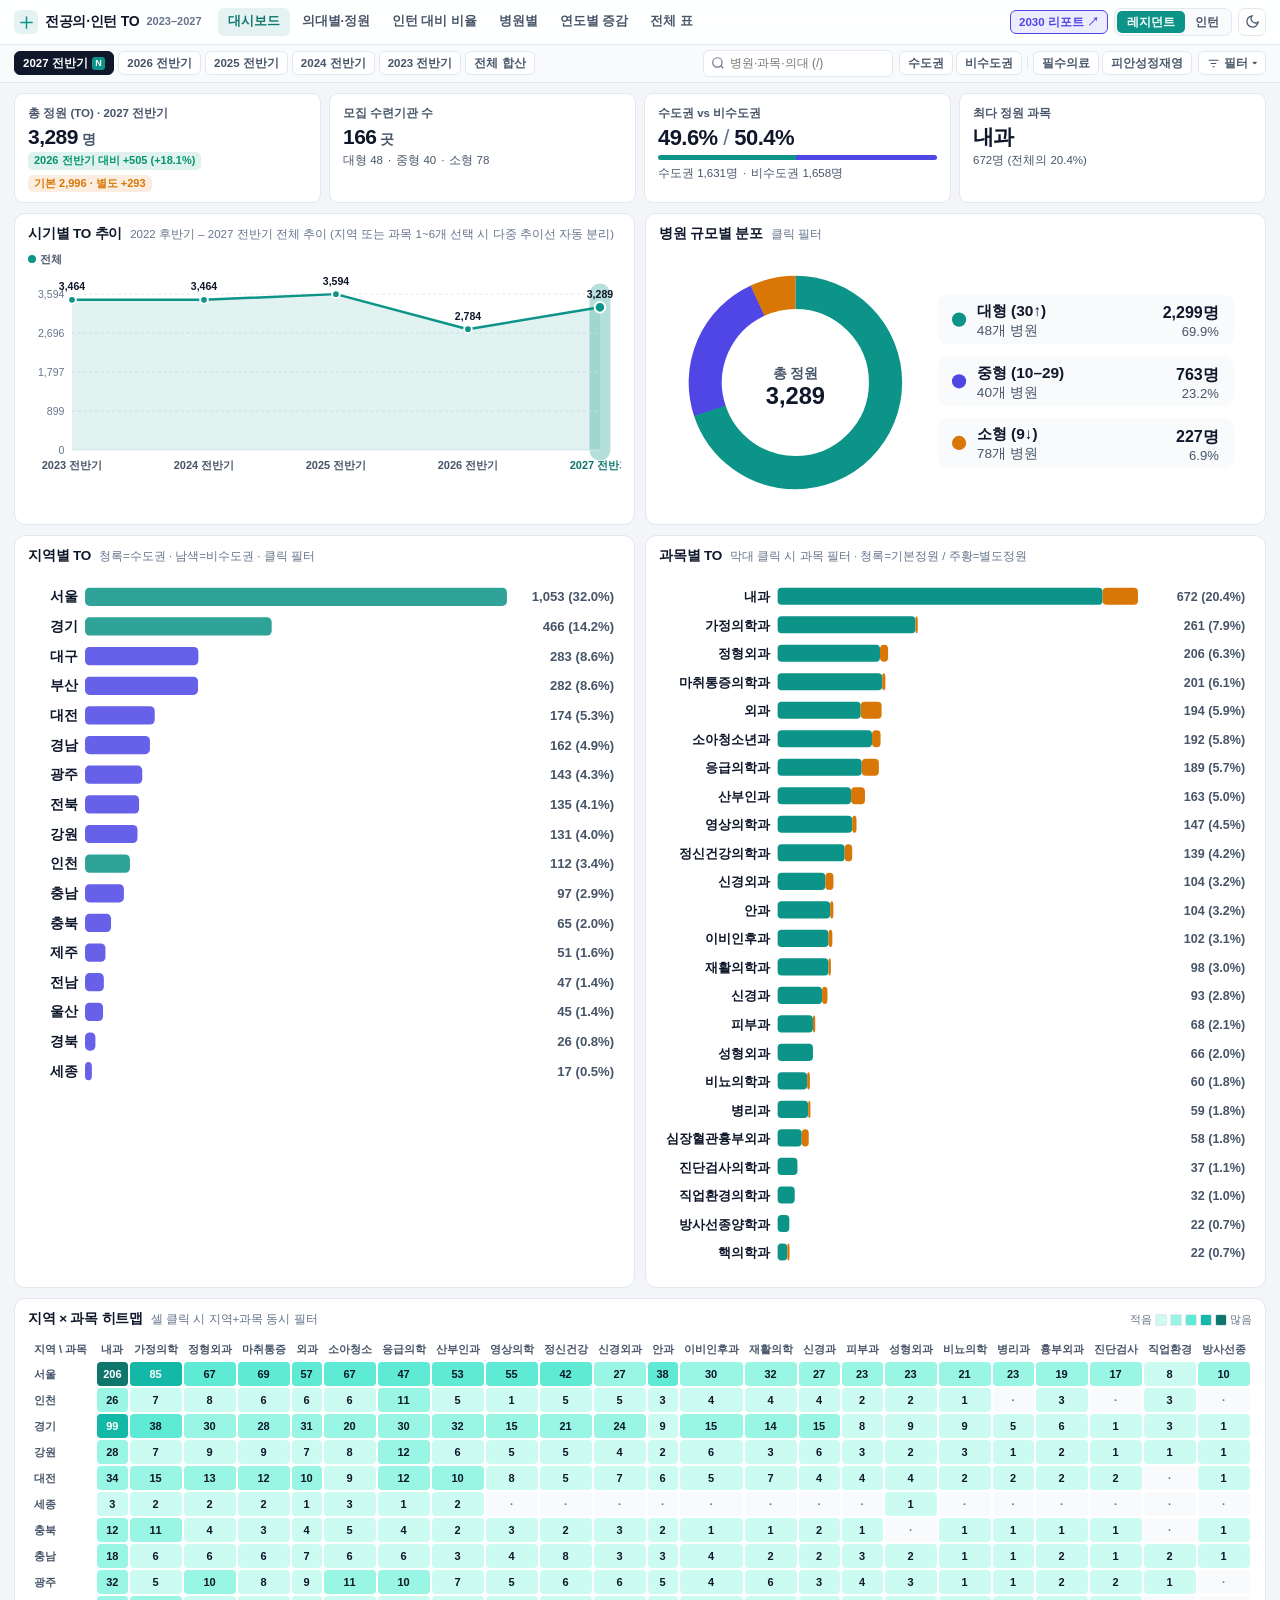
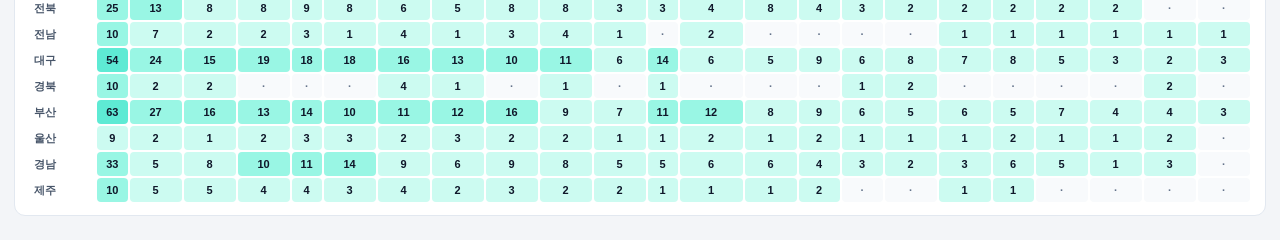
==== commit db15b2f7: "Add interactive 2030 Resident TO visual report (report-2030.html)" ====
--- a/index.html
+++ b/index.html
@@ -40,6 +40,7 @@
         </div>
 
         <div class="topbar-actions">
+          <a href="./report-2030.html" class="pill report-link-pill" style="text-decoration:none;border-color:var(--indigo);color:var(--indigo);background:var(--indigo-soft)">2030 리포트 ↗</a>
           <div class="segmented" role="group" aria-label="직역 구분">
             <button type="button" class="seg-btn is-active" data-type-switch="resident" aria-pressed="true">레지던트</button>
             <button type="button" class="seg-btn" data-type-switch="intern" aria-pressed="false">인턴</button>
